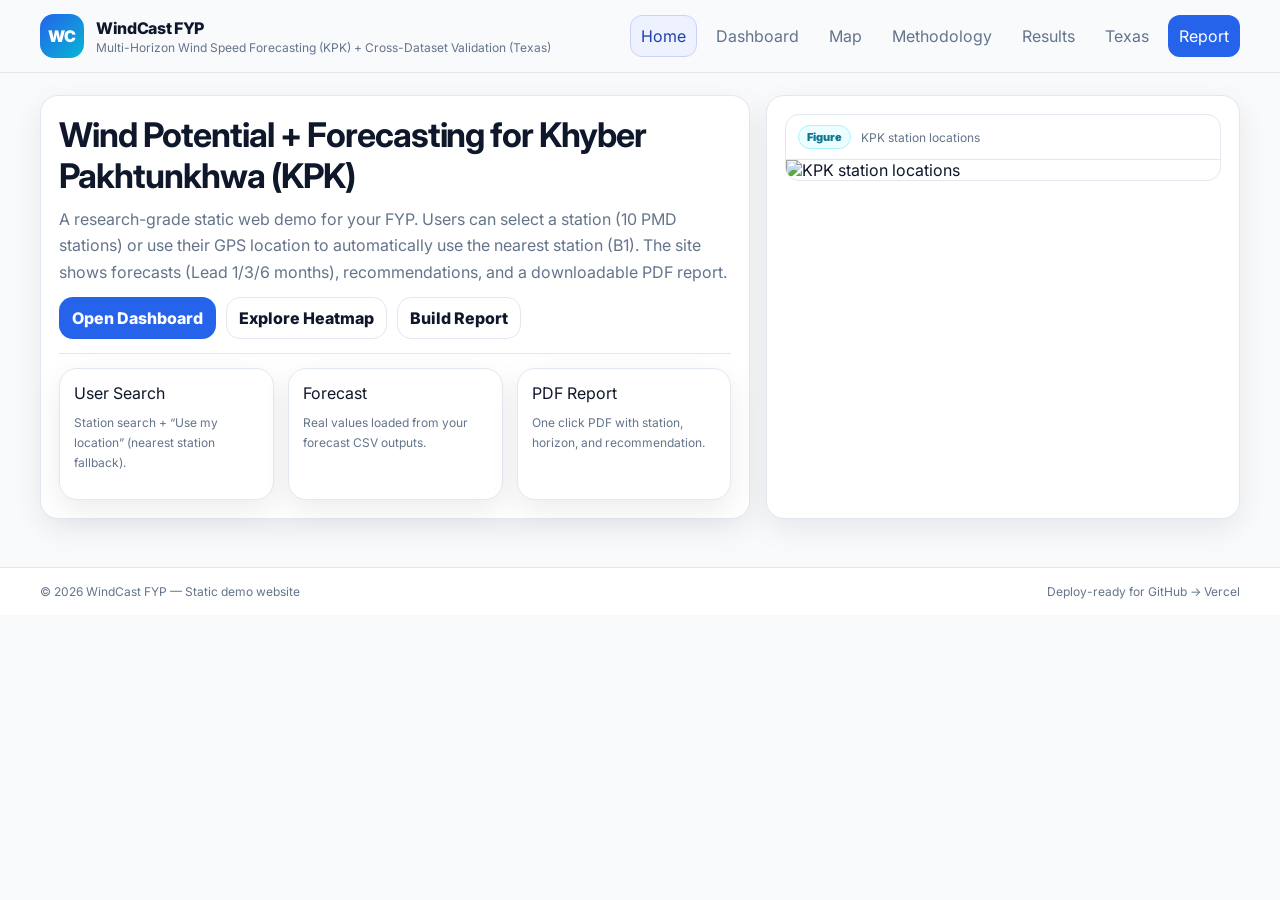
==== index.html @ a82671fe "WindCast FYP static site v9" ====
<!doctype html>
<html lang="en">
<head>
  <meta charset="utf-8"/>
  <meta name="viewport" content="width=device-width,initial-scale=1"/>
  <title>WindCast FYP — Wind Forecasting Platform (KPK)</title>

  <link rel="preconnect" href="https://fonts.googleapis.com">
  <link rel="preconnect" href="https://fonts.gstatic.com" crossorigin>
  <link href="https://fonts.googleapis.com/css2?family=Inter:wght@400;600;700;800;900&display=swap" rel="stylesheet">

  <link rel="stylesheet" href="css/base.css"/>
  <link rel="stylesheet" href="css/layout.css"/>
  <link rel="stylesheet" href="css/components.css"/>
  <link rel="stylesheet" href="css/pages.css"/>
</head>
<body>
  <header class="topbar">
    <div class="container topbar__inner">
      <div class="brand">
        <div class="brand__mark">WC</div>
        <div>
          <div class="brand__title">WindCast FYP</div>
          <div class="brand__subtitle">Multi-Horizon Wind Speed Forecasting (KPK) + Cross-Dataset Validation (Texas)</div>
        </div>
      </div>
      <nav class="nav">
        <a class="active" href="../index.html">Home</a>
        <a href="pages/dashboard.html">Dashboard</a>
        <a href="pages/map.html">Map</a>
        <a href="pages/methodology.html">Methodology</a>
        <a href="pages/results.html">Results</a>
        <a href="pages/validation-texas.html">Texas</a>
        <a class="cta" href="pages/report.html">Report</a>
      </nav>
    </div>
  </header>

  <main class="container">
    <section class="hero">
      <div class="panel">
        <h1 class="h1">Wind Potential + Forecasting for Khyber Pakhtunkhwa (KPK)</h1>
        <p class="p muted">
          A research-grade static web demo for your FYP. Users can select a station (10 PMD stations) or use their GPS location
          to automatically use the nearest station (B1). The site shows forecasts (Lead 1/3/6 months), recommendations, and a downloadable PDF report.
        </p>
        <div class="actions">
          <a class="btn primary" href="pages/dashboard.html">Open Dashboard</a>
          <a class="btn ghost" href="pages/map.html">Explore Heatmap</a>
          <a class="btn ghost" href="pages/report.html">Build Report</a>
        </div>

        <div class="hr"></div>

        <div class="grid3">
          <div class="card card--tight">
            <div class="h3">User Search</div>
            <p class="p muted small">Station search + “Use my location” (nearest station fallback).</p>
          </div>
          <div class="card card--tight">
            <div class="h3">Forecast</div>
            <p class="p muted small">Real values loaded from your forecast CSV outputs.</p>
          </div>
          <div class="card card--tight">
            <div class="h3">PDF Report</div>
            <p class="p muted small">One click PDF with station, horizon, and recommendation.</p>
          </div>
        </div>
      </div>

      <div class="panel">
        <div class="figure">
          <div class="figure__cap"><span class="pill">Figure</span> KPK station locations</div>
          <img src="assets/figures/fig-01-locations.png" alt="KPK station locations"/>
        </div>
      </div>
    </section>
  </main>

  <footer class="footer">
    <div class="container footer__inner">
      <div>© 2026 WindCast FYP — Static demo website</div>
      <div>Deploy-ready for GitHub → Vercel</div>
    </div>
  </footer>
</body>
</html>
---- css/base.css ----
:root{
  --bg:#F8FAFC;
  --surface:#FFFFFF;
  --text:#0F172A;
  --muted:#64748B;
  --border:#E2E8F0;
  --primary:#2563EB;
  --secondary:#06B6D4;
  --accent:#22C55E;
  --danger:#EF4444;
  --shadow: 0 10px 30px rgba(2, 6, 23, 0.08);
  --radius:18px;
  --radius-sm:14px;
  --max:1200px;
}

*{ box-sizing:border-box; }
html,body{ margin:0; padding:0; font-family:Inter,system-ui,-apple-system,Segoe UI,Roboto,Arial,sans-serif; background:var(--bg); color:var(--text); }
a{ text-decoration:none; color:inherit; }
img{ max-width:100%; display:block; }
code{ background:#F1F5F9; padding:2px 6px; border-radius:8px; border:1px solid var(--border); }
---- css/layout.css ----
.container{ width:min(var(--max), calc(100% - 36px)); margin:0 auto; }

.topbar{
  position:sticky; top:0; z-index:50;
  background:rgba(248,250,252,0.86);
  backdrop-filter: blur(10px);
  border-bottom:1px solid var(--border);
}
.topbar__inner{
  display:flex; align-items:center; justify-content:space-between;
  gap:14px; padding:14px 0;
}

.brand{ display:flex; align-items:center; gap:12px; }
.brand__mark{
  width:44px; height:44px; border-radius:14px;
  display:grid; place-items:center;
  font-weight:900; color:#fff;
  background:linear-gradient(135deg,var(--primary),var(--secondary));
}
.brand__title{ font-weight:800; letter-spacing:-0.02em; }
.brand__subtitle{ font-size:12px; color:var(--muted); margin-top:2px; max-width:600px; }

.nav{ display:flex; flex-wrap:wrap; gap:8px; justify-content:flex-end; }
.nav a{
  padding:10px 10px; border-radius:12px;
  color:var(--muted); border:1px solid transparent;
}
.nav a:hover{ background:var(--surface); border-color:var(--border); color:var(--text); }
.nav a.active{ background:#EEF2FF; border-color:#C7D2FE; color:#1E40AF; }
.nav a.cta{ background:var(--primary); color:#fff; border-color:transparent; }
.nav a.cta:hover{ filter:brightness(0.95); }

main{ padding:22px 0 48px; }

.footer{
  border-top:1px solid var(--border);
  background:var(--surface);
}
.footer__inner{
  padding:16px 0;
  display:flex; justify-content:space-between; gap:12px; flex-wrap:wrap;
  color:var(--muted); font-size:12px;
}

@media (max-width: 980px){
  .brand__subtitle{ display:none; }
}
---- css/components.css ----
.h1{ font-size:34px; margin:0 0 10px; letter-spacing:-0.03em; }
.h2{ font-size:22px; margin:0 0 10px; }
.h3{ font-size:16px; margin:0 0 10px; }
.p{ margin:0 0 12px; line-height:1.65; }
.muted{ color:var(--muted); }
.small{ font-size:12px; }
.hr{ border:none; border-top:1px solid var(--border); margin:14px 0; }

.grid2{ display:grid; grid-template-columns:1fr 1fr; gap:16px; }
.grid3{ display:grid; grid-template-columns:repeat(3,1fr); gap:14px; }
@media (max-width: 980px){
  .grid2,.grid3{ grid-template-columns:1fr; }
}

.card, .panel{
  background:var(--surface);
  border:1px solid var(--border);
  border-radius:var(--radius);
  padding:18px;
  box-shadow:var(--shadow);
}
.card--tight{ padding:14px; }

.kv{ margin-top:10px; }
.kv__row{
  display:flex; justify-content:space-between; gap:12px;
  padding:10px 0; border-bottom:1px dashed var(--border);
}
.kv__k{ color:var(--muted); font-size:13px; }
.kv__v{ font-weight:800; }

.badge{
  display:inline-flex; align-items:center; gap:6px;
  padding:7px 10px; border-radius:999px;
  border:1px solid var(--border); background:#F1F5F9;
  font-size:12px; font-weight:800;
}
.badge.good{ background:#ECFDF5; border-color:#A7F3D0; color:#065F46; }
.badge.mid{ background:#FFFBEB; border-color:#FDE68A; color:#92400E; }
.badge.low{ background:#FEF2F2; border-color:#FECACA; color:#991B1B; }

.btn{
  border-radius:14px;
  padding:10px 12px;
  border:1px solid var(--border);
  background:var(--surface);
  cursor:pointer;
  font-weight:800;
  display:inline-flex; align-items:center; gap:8px;
}
.btn.primary{ background:var(--primary); border-color:transparent; color:#fff; }
.btn.primary:hover{ filter:brightness(0.95); }
.btn.ghost:hover{ background:#EEF2FF; border-color:#C7D2FE; }

.control{ display:flex; flex-direction:column; gap:6px; }
.control label{ font-size:12px; color:var(--muted); }
.control input, .control select{
  width:100%;
  padding:10px 12px;
  border-radius:14px;
  border:1px solid var(--border);
  background:var(--surface);
  outline:none;
}

.controls{
  display:grid; grid-template-columns: 1fr 1fr 1fr;
  gap:12px; margin: 14px 0;
}
@media (max-width: 980px){ .controls{ grid-template-columns:1fr; } }

.figure{
  border:1px solid var(--border);
  border-radius:14px;
  overflow:hidden;
  background:#fff;
}
.figure__cap{
  padding:10px 12px;
  border-bottom:1px solid var(--border);
  display:flex; gap:10px; align-items:center;
  color:var(--muted); font-size:12px;
}
.pill{
  font-size:11px; font-weight:900;
  padding:4px 8px; border-radius:999px;
  background:#ECFEFF; color:#0E7490; border:1px solid #A5F3FC;
}

.toast{
  padding:12px 14px;
  border-radius:14px;
  border:1px solid var(--border);
  background:#F8FAFC;
  color:var(--muted);
}
---- css/pages.css ----
.hero{
  display:grid; grid-template-columns: 1.2fr 0.8fr; gap:16px;
  align-items:stretch;
}
@media (max-width:980px){ .hero{ grid-template-columns:1fr; } }

.map{
  height:460px;
  border-radius:14px;
  overflow:hidden;
  border:1px solid var(--border);
}

.table{
  width:100%;
  border-collapse:separate;
  border-spacing:0;
  overflow:hidden;
  border:1px solid var(--border);
  border-radius:14px;
}
.table th, .table td{
  padding:10px 10px;
  border-bottom:1px solid var(--border);
  text-align:left;
  font-size:13px;
}
.table th{ background:#F8FAFC; color:#334155; }
.table tr:last-child td{ border-bottom:none; }

.actions{ display:flex; gap:10px; flex-wrap:wrap; margin-top:12px; }
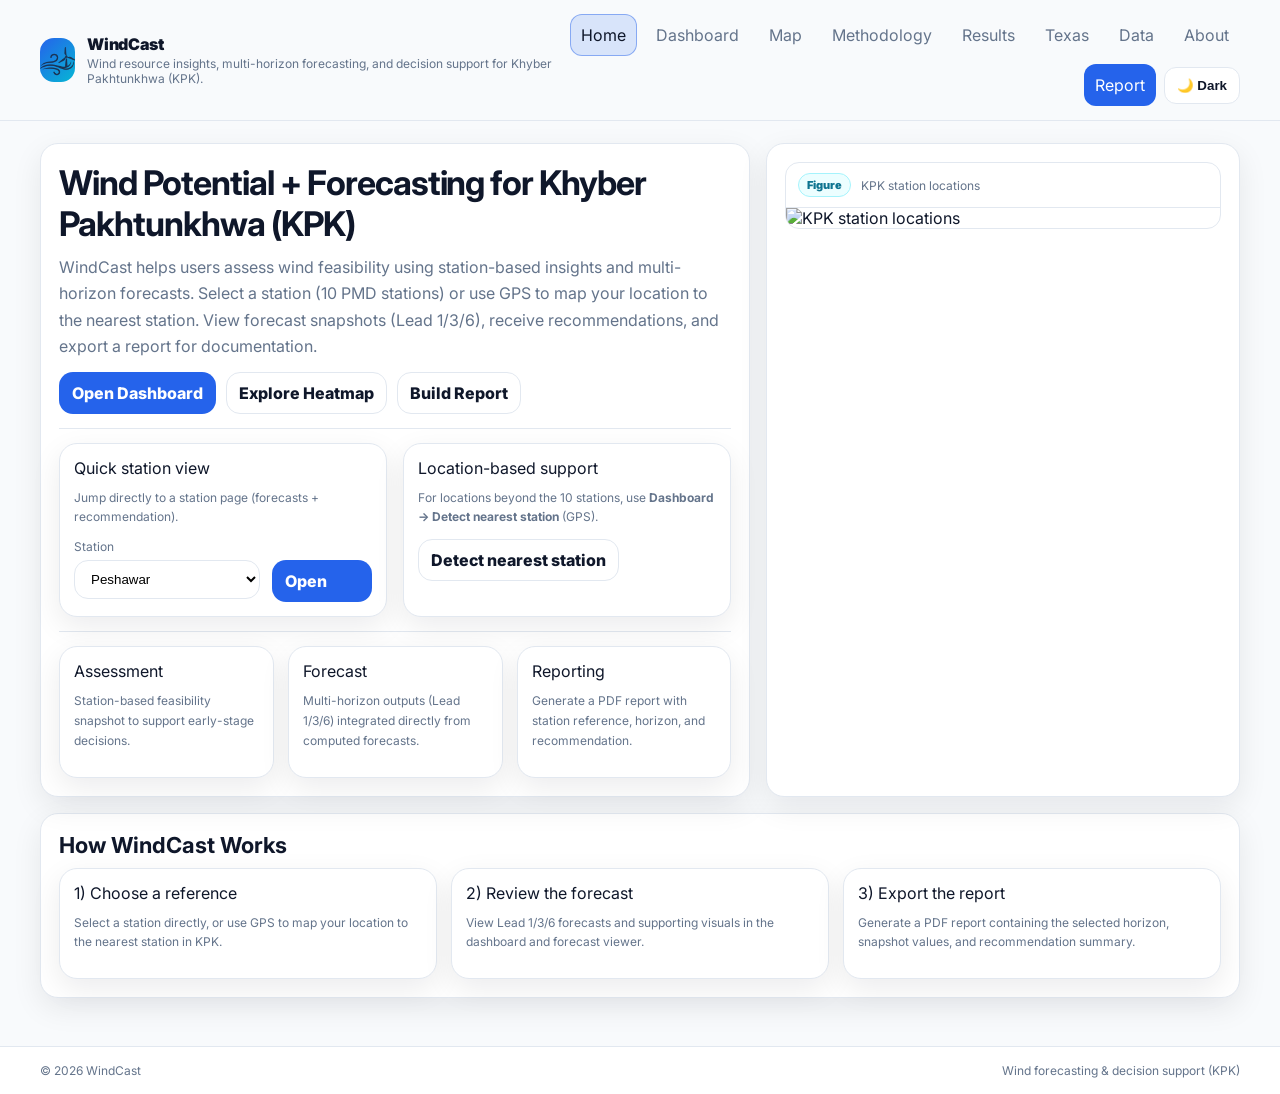
==== commit 8e548532: "update" ====
--- a/index.html
+++ b/index.html
@@ -3,7 +3,7 @@
 <head>
   <meta charset="utf-8"/>
   <meta name="viewport" content="width=device-width,initial-scale=1"/>
-  <title>WindCast FYP — Wind Forecasting Platform (KPK)</title>
+  <title>WindCast — Wind Forecasting Platform (KPK)</title>
 
   <link rel="preconnect" href="https://fonts.googleapis.com">
   <link rel="preconnect" href="https://fonts.gstatic.com" crossorigin>
@@ -14,56 +14,112 @@
   <link rel="stylesheet" href="css/components.css"/>
   <link rel="stylesheet" href="css/pages.css"/>
 </head>
+
 <body>
   <header class="topbar">
     <div class="container topbar__inner">
       <div class="brand">
-        <div class="brand__mark">WC</div>
+        <div class="brand__mark">
+          <img src="assets/icons/logo.png" alt="WindCast logo"
+               onerror="this.style.display='none'; this.parentElement.textContent='WC';" />
+        </div>
         <div>
-          <div class="brand__title">WindCast FYP</div>
-          <div class="brand__subtitle">Multi-Horizon Wind Speed Forecasting (KPK) + Cross-Dataset Validation (Texas)</div>
+          <div class="brand__title">WindCast</div>
+          <div class="brand__subtitle">
+            Wind resource insights, multi-horizon forecasting, and decision support for Khyber Pakhtunkhwa (KPK).
+          </div>
         </div>
       </div>
+
       <nav class="nav">
-        <a class="active" href="../index.html">Home</a>
+        <a class="active" href="index.html">Home</a>
         <a href="pages/dashboard.html">Dashboard</a>
         <a href="pages/map.html">Map</a>
         <a href="pages/methodology.html">Methodology</a>
         <a href="pages/results.html">Results</a>
         <a href="pages/validation-texas.html">Texas</a>
+        <a href="pages/data.html">Data</a>
+        <a href="pages/about.html">About</a>
         <a class="cta" href="pages/report.html">Report</a>
+
+        <button id="themeToggle" class="theme-btn" type="button" aria-pressed="false">
+          🌙 <span class="hide-sm">Dark</span>
+        </button>
       </nav>
     </div>
   </header>
 
   <main class="container">
+    <!-- HERO -->
     <section class="hero">
       <div class="panel">
         <h1 class="h1">Wind Potential + Forecasting for Khyber Pakhtunkhwa (KPK)</h1>
         <p class="p muted">
-          A research-grade static web demo for your FYP. Users can select a station (10 PMD stations) or use their GPS location
-          to automatically use the nearest station (B1). The site shows forecasts (Lead 1/3/6 months), recommendations, and a downloadable PDF report.
+          WindCast helps users assess wind feasibility using station-based insights and multi-horizon forecasts.
+          Select a station (10 PMD stations) or use GPS to map your location to the nearest station.
+          View forecast snapshots (Lead 1/3/6), receive recommendations, and export a report for documentation.
         </p>
+
         <div class="actions">
           <a class="btn primary" href="pages/dashboard.html">Open Dashboard</a>
           <a class="btn ghost" href="pages/map.html">Explore Heatmap</a>
           <a class="btn ghost" href="pages/report.html">Build Report</a>
         </div>
 
+        <!-- Quick station jump -->
+        <div class="hr"></div>
+        <div class="grid2">
+          <div class="card card--tight">
+            <div class="h3">Quick station view</div>
+            <p class="p muted small">Jump directly to a station page (forecasts + recommendation).</p>
+
+            <div class="controls" style="margin:10px 0 0; grid-template-columns: 1.3fr 0.7fr;">
+              <div class="control">
+                <label>Station</label>
+                <select id="homeStationSelect">
+                  <option>Balakot</option>
+                  <option>Bannu</option>
+                  <option>Cherat</option>
+                  <option>Chitral</option>
+                  <option>Dir Upper</option>
+                  <option>Drosh</option>
+                  <option>Kakul</option>
+                  <option>Parachinar</option>
+                  <option>Peshawar</option>
+                  <option>Saidu Sharif</option>
+                </select>
+              </div>
+              <div class="control">
+                <label>&nbsp;</label>
+                <a id="openStationBtn" class="btn primary" href="pages/station.html?station=Peshawar">Open</a>
+              </div>
+            </div>
+          </div>
+
+          <div class="card card--tight">
+            <div class="h3">Location-based support</div>
+            <p class="p muted small">
+              For locations beyond the 10 stations, use <b>Dashboard → Detect nearest station</b> (GPS).
+            </p>
+            <a class="btn ghost" href="pages/dashboard.html">Detect nearest station</a>
+          </div>
+        </div>
+
         <div class="hr"></div>
 
+        <!-- VALUE STRIP -->
         <div class="grid3">
           <div class="card card--tight">
-            <div class="h3">User Search</div>
-            <p class="p muted small">Station search + “Use my location” (nearest station fallback).</p>
+            <div class="h3">Assessment</div>
+            <p class="p muted small">Station-based feasibility snapshot to support early-stage decisions.</p>
           </div>
           <div class="card card--tight">
             <div class="h3">Forecast</div>
-            <p class="p muted small">Real values loaded from your forecast CSV outputs.</p>
+            <p class="p muted small">Multi-horizon outputs (Lead 1/3/6) integrated directly from computed forecasts.</p>
           </div>
           <div class="card card--tight">
-            <div class="h3">PDF Report</div>
-            <p class="p muted small">One click PDF with station, horizon, and recommendation.</p>
+            <div class="h3">Reporting</div>
+            <p class="p muted small">Generate a PDF report with station reference, horizon, and recommendation.</p>
           </div>
         </div>
       </div>
@@ -75,13 +131,57 @@
         </div>
       </div>
     </section>
+
+    <!-- HOW IT WORKS -->
+    <section style="margin-top:16px;">
+      <div class="panel">
+        <h2 class="h2">How WindCast Works</h2>
+        <div class="grid3" style="margin-top:10px;">
+          <div class="card card--tight">
+            <div class="h3">1) Choose a reference</div>
+            <p class="p muted small">
+              Select a station directly, or use GPS to map your location to the nearest station in KPK.
+            </p>
+          </div>
+          <div class="card card--tight">
+            <div class="h3">2) Review the forecast</div>
+            <p class="p muted small">
+              View Lead 1/3/6 forecasts and supporting visuals in the dashboard and forecast viewer.
+            </p>
+          </div>
+          <div class="card card--tight">
+            <div class="h3">3) Export the report</div>
+            <p class="p muted small">
+              Generate a PDF report containing the selected horizon, snapshot values, and recommendation summary.
+            </p>
+          </div>
+        </div>
+      </div>
+    </section>
   </main>
 
   <footer class="footer">
     <div class="container footer__inner">
-      <div>© 2026 WindCast FYP — Static demo website</div>
-      <div>Deploy-ready for GitHub → Vercel</div>
+      <div>© 2026 WindCast</div>
+      <div>Wind forecasting & decision support (KPK)</div>
     </div>
   </footer>
+
+  <script type="module" src="js/app/theme.js"></script>
+
+  <script>
+    // Home quick station -> station.html?station=...
+    const sel = document.getElementById("homeStationSelect");
+    const btn = document.getElementById("openStationBtn");
+    function syncLink() {
+      const name = encodeURIComponent(sel.value);
+      btn.href = `pages/station.html?station=${name}`;
+    }
+    if (sel && btn) {
+      sel.value = "Peshawar";
+      syncLink();
+      sel.addEventListener("change", syncLink);
+    }
+  </script>
 </body>
 </html>
--- a/css/base.css
+++ b/css/base.css
@@ -1,21 +1,49 @@
 :root{
+  /* Light theme (default) */
   --bg:#F8FAFC;
   --surface:#FFFFFF;
   --text:#0F172A;
   --muted:#64748B;
   --border:#E2E8F0;
+
   --primary:#2563EB;
   --secondary:#06B6D4;
   --accent:#22C55E;
   --danger:#EF4444;
+
   --shadow: 0 10px 30px rgba(2, 6, 23, 0.08);
   --radius:18px;
   --radius-sm:14px;
   --max:1200px;
 }
 
+/* Dark theme */
+html[data-theme="dark"]{
+  --bg:#0B1220;
+  --surface:#0F172A;
+  --text:#E5E7EB;
+  --muted:#94A3B8;
+  --border:#1F2A44;
+
+  --primary:#3B82F6;
+  --secondary:#22D3EE;
+  --accent:#22C55E;
+  --danger:#F87171;
+
+  --shadow: 0 12px 34px rgba(0, 0, 0, 0.35);
+}
+
 *{ box-sizing:border-box; }
-html,body{ margin:0; padding:0; font-family:Inter,system-ui,-apple-system,Segoe UI,Roboto,Arial,sans-serif; background:var(--bg); color:var(--text); }
+html,body{
+  margin:0; padding:0;
+  font-family:Inter,system-ui,-apple-system,Segoe UI,Roboto,Arial,sans-serif;
+  background:var(--bg); color:var(--text);
+}
 a{ text-decoration:none; color:inherit; }
 img{ max-width:100%; display:block; }
-code{ background:#F1F5F9; padding:2px 6px; border-radius:8px; border:1px solid var(--border); }+
+code{
+  background: color-mix(in srgb, var(--surface), var(--bg) 35%);
+  padding:2px 6px; border-radius:8px;
+  border:1px solid var(--border);
+}
--- a/css/layout.css
+++ b/css/layout.css
@@ -2,7 +2,7 @@
 
 .topbar{
   position:sticky; top:0; z-index:50;
-  background:rgba(248,250,252,0.86);
+  background: color-mix(in srgb, var(--bg), transparent 10%);
   backdrop-filter: blur(10px);
   border-bottom:1px solid var(--border);
 }
@@ -11,25 +11,54 @@
   gap:14px; padding:14px 0;
 }
 
-.brand{ display:flex; align-items:center; gap:12px; }
+.brand{ display:flex; align-items:center; gap:12px; min-width: 220px; }
 .brand__mark{
   width:44px; height:44px; border-radius:14px;
   display:grid; place-items:center;
-  font-weight:900; color:#fff;
+  font-weight:900;
+  color:#fff;
   background:linear-gradient(135deg,var(--primary),var(--secondary));
+  overflow:hidden;
 }
-.brand__title{ font-weight:800; letter-spacing:-0.02em; }
-.brand__subtitle{ font-size:12px; color:var(--muted); margin-top:2px; max-width:600px; }
+.brand__mark img{
+  width:100%;
+  height:100%;
+  object-fit:cover;
+  display:block;
+}
+.brand__title{ font-weight:900; letter-spacing:-0.02em; }
+.brand__subtitle{ font-size:12px; color:var(--muted); margin-top:2px; max-width:640px; }
 
-.nav{ display:flex; flex-wrap:wrap; gap:8px; justify-content:flex-end; }
+.nav{
+  display:flex; flex-wrap:wrap; gap:8px;
+  justify-content:flex-end; align-items:center;
+}
 .nav a{
   padding:10px 10px; border-radius:12px;
   color:var(--muted); border:1px solid transparent;
 }
 .nav a:hover{ background:var(--surface); border-color:var(--border); color:var(--text); }
-.nav a.active{ background:#EEF2FF; border-color:#C7D2FE; color:#1E40AF; }
+.nav a.active{ background:color-mix(in srgb, var(--primary), transparent 85%); border-color:color-mix(in srgb, var(--primary), transparent 55%); color:var(--text); }
 .nav a.cta{ background:var(--primary); color:#fff; border-color:transparent; }
 .nav a.cta:hover{ filter:brightness(0.95); }
+
+/* Theme toggle button */
+.theme-btn{
+  padding:10px 12px;
+  border-radius:12px;
+  border:1px solid var(--border);
+  background:var(--surface);
+  color:var(--text);
+  font-weight:800;
+  cursor:pointer;
+}
+.theme-btn:hover{
+  border-color: color-mix(in srgb, var(--primary), var(--border) 65%);
+}
+.hide-sm{ display:inline; }
+@media (max-width: 820px){
+  .hide-sm{ display:none; }
+}
 
 main{ padding:22px 0 48px; }
 
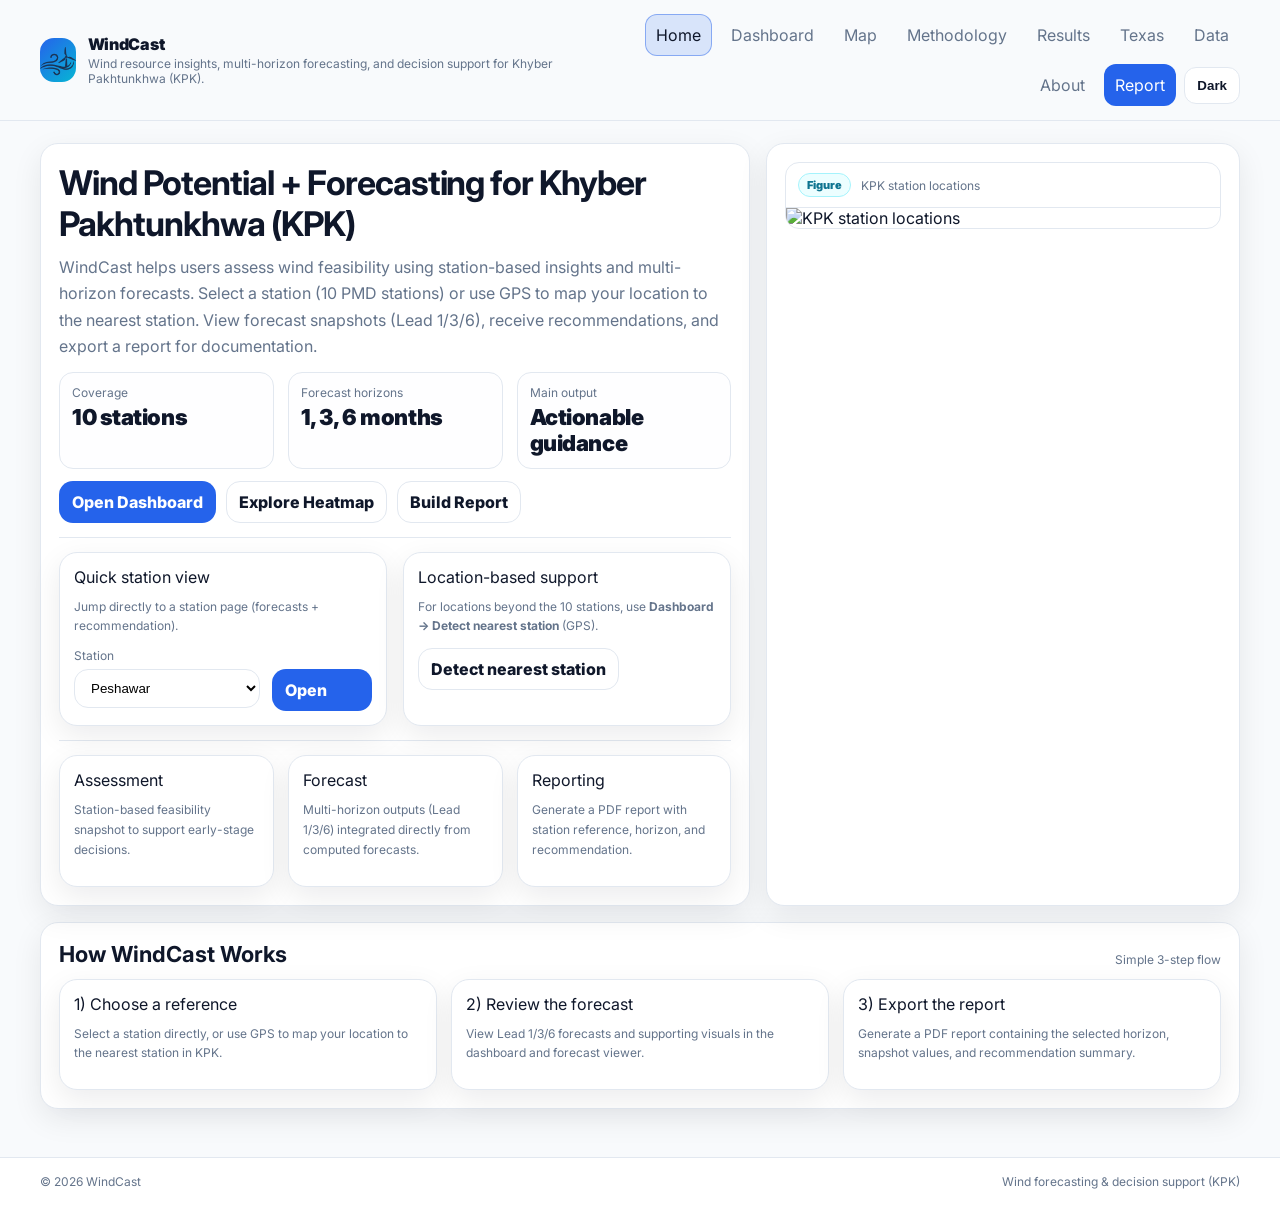
==== commit 26547ba4: "First changes by Codex" ====
--- a/index.html
+++ b/index.html
@@ -3,7 +3,7 @@
 <head>
   <meta charset="utf-8"/>
   <meta name="viewport" content="width=device-width,initial-scale=1"/>
-  <title>WindCast — Wind Forecasting Platform (KPK)</title>
+  <title>WindCast - Wind Forecasting Platform (KPK)</title>
 
   <link rel="preconnect" href="https://fonts.googleapis.com">
   <link rel="preconnect" href="https://fonts.gstatic.com" crossorigin>
@@ -43,14 +43,13 @@
         <a class="cta" href="pages/report.html">Report</a>
 
         <button id="themeToggle" class="theme-btn" type="button" aria-pressed="false">
-          🌙 <span class="hide-sm">Dark</span>
+          Dark
         </button>
       </nav>
     </div>
   </header>
 
   <main class="container">
-    <!-- HERO -->
     <section class="hero">
       <div class="panel">
         <h1 class="h1">Wind Potential + Forecasting for Khyber Pakhtunkhwa (KPK)</h1>
@@ -60,13 +59,27 @@
           View forecast snapshots (Lead 1/3/6), receive recommendations, and export a report for documentation.
         </p>
 
+        <div class="grid3" style="margin-top:8px;">
+          <div class="stat">
+            <div class="stat__k">Coverage</div>
+            <div class="stat__v">10 stations</div>
+          </div>
+          <div class="stat">
+            <div class="stat__k">Forecast horizons</div>
+            <div class="stat__v">1, 3, 6 months</div>
+          </div>
+          <div class="stat">
+            <div class="stat__k">Main output</div>
+            <div class="stat__v">Actionable guidance</div>
+          </div>
+        </div>
+
         <div class="actions">
           <a class="btn primary" href="pages/dashboard.html">Open Dashboard</a>
           <a class="btn ghost" href="pages/map.html">Explore Heatmap</a>
           <a class="btn ghost" href="pages/report.html">Build Report</a>
         </div>
 
-        <!-- Quick station jump -->
         <div class="hr"></div>
         <div class="grid2">
           <div class="card card--tight">
@@ -99,15 +112,13 @@
           <div class="card card--tight">
             <div class="h3">Location-based support</div>
             <p class="p muted small">
-              For locations beyond the 10 stations, use <b>Dashboard → Detect nearest station</b> (GPS).
+              For locations beyond the 10 stations, use <b>Dashboard -> Detect nearest station</b> (GPS).
             </p>
             <a class="btn ghost" href="pages/dashboard.html">Detect nearest station</a>
           </div>
         </div>
 
         <div class="hr"></div>
-
-        <!-- VALUE STRIP -->
         <div class="grid3">
           <div class="card card--tight">
             <div class="h3">Assessment</div>
@@ -132,10 +143,12 @@
       </div>
     </section>
 
-    <!-- HOW IT WORKS -->
     <section style="margin-top:16px;">
       <div class="panel">
-        <h2 class="h2">How WindCast Works</h2>
+        <div class="section-head">
+          <h2 class="h2" style="margin:0;">How WindCast Works</h2>
+          <span class="muted small">Simple 3-step flow</span>
+        </div>
         <div class="grid3" style="margin-top:10px;">
           <div class="card card--tight">
             <div class="h3">1) Choose a reference</div>
@@ -162,15 +175,15 @@
 
   <footer class="footer">
     <div class="container footer__inner">
-      <div>© 2026 WindCast</div>
+      <div>&copy; 2026 WindCast</div>
       <div>Wind forecasting & decision support (KPK)</div>
     </div>
   </footer>
 
+  <script type="module" src="js/app/uiEnhancements.js"></script>
   <script type="module" src="js/app/theme.js"></script>
 
   <script>
-    // Home quick station -> station.html?station=...
     const sel = document.getElementById("homeStationSelect");
     const btn = document.getElementById("openStationBtn");
     function syncLink() {
@@ -184,4 +197,5 @@
     }
   </script>
 </body>
-</html>+</html>
+
--- a/css/components.css
+++ b/css/components.css
@@ -5,6 +5,29 @@
 .muted{ color:var(--muted); }
 .small{ font-size:12px; }
 .hr{ border:none; border-top:1px solid var(--border); margin:14px 0; }
+.section-head{
+  display:flex;
+  justify-content:space-between;
+  align-items:flex-end;
+  gap:12px;
+  margin-bottom:12px;
+}
+.stat{
+  border:1px solid var(--border);
+  border-radius:14px;
+  padding:12px;
+  background:color-mix(in srgb, var(--surface), var(--bg) 16%);
+}
+.stat__k{
+  font-size:12px;
+  color:var(--muted);
+  margin-bottom:4px;
+}
+.stat__v{
+  font-size:22px;
+  font-weight:900;
+  letter-spacing:-0.02em;
+}
 
 .grid2{ display:grid; grid-template-columns:1fr 1fr; gap:16px; }
 .grid3{ display:grid; grid-template-columns:repeat(3,1fr); gap:14px; }
@@ -18,8 +41,13 @@
   border-radius:var(--radius);
   padding:18px;
   box-shadow:var(--shadow);
+  transition:transform .25s ease, box-shadow .25s ease, border-color .25s ease;
 }
 .card--tight{ padding:14px; }
+.card:hover, .panel:hover{
+  transform:translateY(-2px);
+  border-color: color-mix(in srgb, var(--primary), var(--border) 70%);
+}
 
 .kv{ margin-top:10px; }
 .kv__row{
@@ -93,4 +121,21 @@
   border:1px solid var(--border);
   background:#F8FAFC;
   color:var(--muted);
-}+}
+
+/* Progressive reveal motion for content blocks */
+.reveal{
+  opacity:0;
+  transform:translateY(12px);
+  transition:opacity .55s ease, transform .55s ease;
+}
+.reveal.is-visible{
+  opacity:1;
+  transform:none;
+}
+@media (prefers-reduced-motion: reduce){
+  .card, .panel, .reveal{
+    transition:none !important;
+    transform:none !important;
+  }
+}
--- a/css/pages.css
+++ b/css/pages.css
@@ -1,6 +1,18 @@
 .hero{
   display:grid; grid-template-columns: 1.2fr 0.8fr; gap:16px;
   align-items:stretch;
+  position:relative;
+}
+.hero::before{
+  content:"";
+  position:absolute;
+  inset:-10px -8px auto -8px;
+  height:220px;
+  pointer-events:none;
+  background:
+    radial-gradient(1200px 180px at 0% 0%, color-mix(in srgb, var(--secondary), transparent 80%), transparent),
+    radial-gradient(900px 200px at 100% 0%, color-mix(in srgb, var(--primary), transparent 82%), transparent);
+  z-index:-1;
 }
 @media (max-width:980px){ .hero{ grid-template-columns:1fr; } }
 
@@ -26,6 +38,7 @@
   font-size:13px;
 }
 .table th{ background:#F8FAFC; color:#334155; }
+.table tbody tr:nth-child(even){ background: color-mix(in srgb, var(--surface), var(--bg) 24%); }
 .table tr:last-child td{ border-bottom:none; }
 
-.actions{ display:flex; gap:10px; flex-wrap:wrap; margin-top:12px; }+.actions{ display:flex; gap:10px; flex-wrap:wrap; margin-top:12px; }
